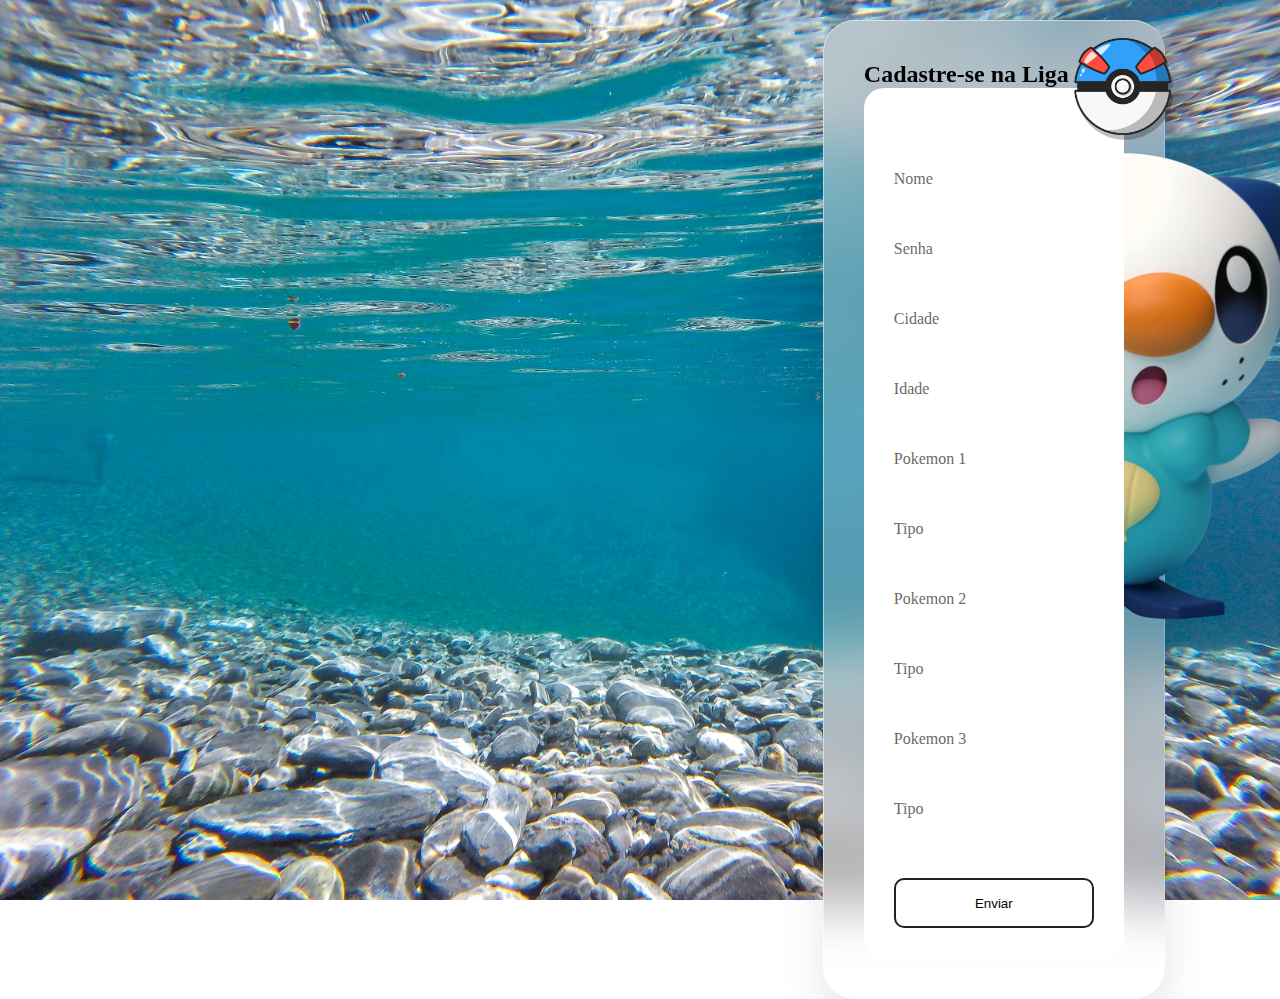
==== includes/cadastro.html @ f2bfd014 "Cadastro e login finalizados" ====
<!DOCTYPE html>
<html lang="pt-br">

<head>
  <meta charset="UTF-8">
  <meta http-equiv="X-UA-Compatible" content="IE=edge">
  <meta name="viewport" content="width=device-width, initial-scale=1.0">
  <title>Cadastro</title>
  <link rel="stylesheet" href="css/estilo.css">
  <!-- Meta tags Obrigatórias -->
  <meta charset="utf-8">
  <meta name="viewport" content="width=device-width, initial-scale=1, shrink-to-fit=no">

  <!-- Bootstrap CSS -->
  <link rel="stylesheet" href="https://stackpath.bootstrapcdn.com/bootstrap/4.1.3/css/bootstrap.min.css"
    integrity="sha384-MCw98/SFnGE8fJT3GXwEOngsV7Zt27NXFoaoApmYm81iuXoPkFOJwJ8ERdknLPMO" crossorigin="anonymous">

  <!-- Font Awesome -->
  <link rel="stylesheet" href="https://use.fontawesome.com/releases/v5.3.1/css/all.css"
    integrity="sha384-mzrmE5qonljUremFsqc01SB46JvROS7bZs3IO2EmfFsd15uHvIt+Y8vEf7N7fWAU" crossorigin="anonymous">

  <!-- Estilo customizado -->
  <link rel="stylesheet" type="text/css" href="../css/estilo.css">
  <link rel="shortcut icon" href="favicon/favicon.ico" type="image/x-icon">

  <link rel="shortcut icon" href="" type="image/x-icon">

</head>

<body>
    <section id="cadastro"><!--Inicio Cadastro-->

        <div class="container">
          <h2>Cadastre-se na Liga</h2>
  
          
  
          <div class="row">
  
            <div class="col-md-6">
              <img src="../img/peeplup.png" class="img2" alt="">
            </div>
            <div class="col-md-6">
  
              <form action="../app/cadastro.php" method="post">

                <div class="title_log2">
  
                  <img src="../img/Pokeazul.png" alt="" class="img1" width="100">
                 
        
                </div>
  
                <div class="row">
                  <div class="col-md-8">
                    <div class="form2">
  
                      <input type="text" name="nome" autocomplete="off" required>
                      <label for="name" class="label-name2">
                        <span class="content-name2">Nome</span>
                      </label>
                    </div>
                  </div>
                  <div class="col-md-4">
                    <div class="form2">
  
                      <input type="password" name="senha" autocomplete="off" required>
                      <label for="name" class="label-name2">
                        <span class="content-name2">Senha</span>
                      </label>
                    </div>
                  </div>
                </div>
  
                <div class="row">
                  <div class="col-md-8">
                    <div class="form2">
  
                      <input type="text" name="cidade" autocomplete="off" required>
                      <label for="name" class="label-name2">
                        <span class="content-name2">Cidade</span>
                      </label>
                    </div>
                  </div>
  
                  <div class="col-md-4">
                    <div class="form2">
  
                      <input type="text" name="idade" autocomplete="off" required>
                      <label for="name" class="label-name2">
                        <span class="content-name2">Idade</span>
                      </label>
                    </div>
                  </div>
                </div>
  
                <div class="row">
                  <div class="col-md-8">
                    <div class="form2">
  
                      <input type="text" name="pokemon1" autocomplete="off" required>
                      <label for="name" class="label-name2">
                        <span class="content-name2">Pokemon 1</span> 
                      </label>
                    </div>
                  </div>
  
                  <div class="col-md-4">
                    <div class="form2">
  
                      <input type="text" name="tipo1" autocomplete="off" required>
                      <label for="name" class="label-name2">
                        <span class="content-name2">Tipo</span>
                      </label>
                    </div>
                  </div>
                </div>
  
                <div class="row">
                  <div class="col-md-8">
                    <div class="form2">
  
                      <input type="text" name="pokemon2" autocomplete="off" required>
                      <label for="name" class="label-name2">
                        <span class="content-name2">Pokemon 2</span>
                      </label>
                    </div>
                  </div>
  
                  <div class="col-md-4">
                    <div class="form2">
  
                      <input type="text" name="tipo2" autocomplete="off" required>
                      <label for="name" class="label-name2">
                        <span class="content-name2">Tipo</span>
                      </label>
                    </div>
                  </div>
                </div>
  
                <div class="row">
                  <div class="col-md-8">
                    <div class="form2">
  
                      <input type="text" name="pokemon3" autocomplete="off" required>
                      <label for="name" class="label-name2">
                        <span class="content-name2">Pokemon 3</span>
                      </label>
                    </div>
                  </div>
  
                  <div class="col-md-4">
                    <div class="form2">
  
                      <input type="text" name="tipo3" autocomplete="off" required>
                      <label for="name" class="label-name2">
                        <span class="content-name2">Tipo</span>
                      </label>
                    </div>
                  </div>
                </div>
  
                <div class="center">
                  <button>Enviar</button>
                </div>
              </form>
            </div>
          </div>
        </div>
      </section> <!--Final Cadastro-->


      <!-- JavaScript (Opcional) -->
  <!-- jQuery primeiro, depois Popper.js, depois Bootstrap JS -->
  <script src="https://code.jquery.com/jquery-3.3.1.slim.min.js"
  integrity="sha384-q8i/X+965DzO0rT7abK41JStQIAqVgRVzpbzo5smXKp4YfRvH+8abtTE1Pi6jizo"
  crossorigin="anonymous"></script>
<script src="https://cdnjs.cloudflare.com/ajax/libs/popper.js/1.14.3/umd/popper.min.js"
  integrity="sha384-ZMP7rVo3mIykV+2+9J3UJ46jBk0WLaUAdn689aCwoqbBJiSnjAK/l8WvCWPIPm49"
  crossorigin="anonymous"></script>
<script src="https://stackpath.bootstrapcdn.com/bootstrap/4.1.3/js/bootstrap.min.js"
  integrity="sha384-ChfqqxuZUCnJSK3+MXmPNIyE6ZbWh2IMqE241rYiqJxyMiZ6OW/JmZQ5stwEULTy"
  crossorigin="anonymous"></script>
</body>

</html>
---- css/estilo.css ----
/*Criar uma fonte, usar o keyframe (animação), deixar responsivo*/
/*cores: azul #30A0F9; verde #719B39; roxo #746EAF; vermelho #ED3237; preto #3E3E3E*/

/*Declaração das fontes*/
@font-face { 
    font-family: "AlmondNougat";
    src: url(../font/AlmondNougat.woff);
}
@font-face { 
    font-family: "BrighlyCrush-Shine";
    src: url(../font/BrighlyCrush-Shine.woff);
}
@font-face { 
    font-family: "DearSunshine";
    src: url(../font/DearSunshine.woff);
}
@font-face { 
    font-family: "LittleQueen-Regular";
    src: url(../font/LittleQueen-Regular.woff);
}

/*--------Reset---------*/
*{
    padding: 0;
    margin: 0;
}
/*----------Conteudos Repetidos------------*/
.container{
    margin: auto;
    border-radius: 32px;
    position: absolute;
    right: 9%;
    backdrop-filter: blur(30px);
    box-shadow: 0 25px 45px rgba(0, 0, 0, 0.1);
    border: 1px solid rgba(255, 255, 255, 0.5);
    border-right: 1px solid rgba(255, 255, 255, 0.2);
    border-bottom: 1px solid rgba(255, 255, 255, 0.2);
    background: rgba(255, 255, 255, 0.342);
    animation: animate 10s linear infinite;
    animation-delay: calc(-1s *var(--1));
}
#cadastro button{
    margin-top: 40px;
    width: 200px;
    height: 50px;
    border-radius: 10px;
    border: 2px solid #222;
    background-color: transparent;
}

#cadastro .img2{
    position: absolute;
    top: 100px;
}
#cadastro .img1{
    position: absolute;
    top: -80px;
    left: 180px;
}
.center{
    text-align: center;
}


/*Splash screen*/
.intro{
    position: relative;
    left: 0;
    top: 0;
    width: 100%;
    height: 100vh;
    background-color: #222;
    transition: 1s;
}
.logo-intro{
    position: absolute;
    top: 40%;
    left: 50%;
    transform: translate(-50%, -50%);
    color: #ffffff;
}
.text{
    color: #ffffff;
}
.pokeball{
    position: relative;
    display: inline-block;
    bottom: -20px;
    opacity: 0;
}
.pokeball.active{
    bottom: 0;
    opacity: 1;
    transition: ease-in-out 0.5s;
}
.pokeball.fade{
    bottom: 150px;
    opacity: 0;
    transition: ease-in-out 0.5s;
}

/*----------Inicio Header-------*/
#header{
    width: 100%;
    height: 100vh;
    display: flex;
    justify-content: center;
    align-items: center;
    text-align: center;
    letter-spacing: 0.1rem;
    background: linear-gradient(to top right,#ffffff 49%, #222 49% 50%, #ED3237 50%);
}
#content_header{
    color: #222;
    width: 300px;
    border-radius: 12px;
    padding: 30px 0px;
}
/*------------Inicio Content-1-------------*/
.content_1{
    
    height: 100vh;
    display: flex;
    justify-content: center;
    align-items: center; 
}

.content_1 h2{
    text-align: center;
    font-family: "DearSunshine";
    font-size: 64px;
}
.content_1 p{
    font-family: "AlmondNougat";
    font-size: 20px;
}

.content_1 button{
    background-color: transparent;
    border: 2px solid #222;
    border-radius: 8px;
    width: 150px;
    height: 50px;
    transition: .6s;
}

.content_1 button:hover{
    cursor: pointer;
    background-color: #ED3237;
    color: #ffffff;
    border: none;
}

/*---------------Inicio content-2----------------------*/

#content_2{
    height: 100vh;
    display: flex;
    justify-content: center;
    align-items: center; 
}
#content_2 h2{
    text-align: center;
    font-family: "DearSunshine";
    font-size: 64px;
}
#content_2 p{
    font-family: "AlmondNougat";
    font-size: 20px;
}
#content_2 button{
    background-color: transparent;
    border: 2px solid #222;
    border-radius: 8px;
    width: 150px;
    height: 50px;
    transition: .6s;
}
#content_2 button:hover{
    cursor: pointer;
    background-color: #ED3237;
    color: #ffffff;
    border: none;
}

/*---------------------Inicio Content-3------------------------------*/
#content_3{
    height: 100vh;
    display: flex;
    justify-content: center;
    align-items: center; 
}
#content_3 h2{
    text-align: center;
    font-family: "DearSunshine";
    font-size: 64px;
}
#content_3 p{
    font-family: "AlmondNougat";
    font-size: 20px;
}
#content_3 button{
    background-color: transparent;
    border: 2px solid #222;
    border-radius: 8px;
    width: 150px;
    height: 50px;
    transition: .6s;
}
#content_3 button:hover{
    cursor: pointer;
    background-color: #ED3237;
    color: #ffffff;
    border: none;
}


/*---------------inicio cadastro--------------------*/

#cadastro{
    background-image: url(../img/water.jpg);
    background-repeat: no-repeat;
    background-position: center;
    background-attachment: fixed;
    background-size: cover;
    height: 100vh;
}

#cadastro .container{
    margin-top: 20px;
    padding: 40px;
}

/*--------------------Inicio login--------------------------*/

#login{
    background-image: url(../img/grama.jpg); 
    background-size: cover;
    background-repeat: no-repeat;
    background-position: center;
    background-attachment: fixed;
    height: 100vh;
}

#login .container{
    margin-top: 90px;
    padding: 50px;
}
.title_log{
    text-transform: uppercase;
    position: absolute;
    top: -50px;
    right: 45%;
    display: flex;
    justify-content: center;
    align-items: center;
}
form h2{
    font-family: "DearSunshine";
    font-size: 50px;
    
}

.title_log2{
    text-transform: uppercase;
    position: absolute;
    display: inline-block;   
}
.title_log2 h2{
    font-size: 60px;
    font-family: "DearSunshine";
    margin-left: 20px;
    margin-top: 15px;
    float: right;
}

/*------------Inicio ginasio----------------*/
#ginasio{
    background-size: cover;
    background-repeat: no-repeat;
    background-position: center;
    background-attachment: fixed;
   /* background-image: url(../img/nascer.jpg);*/
    height: 100vh;
}
/*-------------Forms---------------*/
/* form{
    width: 550px;
    position: absolute;
    right: 3%;
    top: 10%;
}
/*    width: 550px;
    height: 400px;
    position: absolute;
    right: 3%;
    top: 10%;
    border-radius: 32px;
    position: absolute;
    right: 9%;
    backdrop-filter: blur(5px);
    box-shadow: 0 25px 45px rgba(0, 0, 0, 0.1);
    border: 1px solid rgba(255, 255, 255, 0.5);
    border-right: 1px solid rgba(255, 255, 255, 0.2);
    border-bottom: 1px solid rgba(255, 255, 255, 0.2);
    background: rgba(255, 255, 255, 0.1);
    animation: animate 10s linear infinite;
    animation-delay: calc(-1s *var(--1));
form button{
    border: none;
    padding: 10px;
    margin-top: 20px;
    width: 200px;

}
label{
    font-size: 20px;
    font-family: "AlmondNougat";
}
input, .col-md-2{
    margin-top: 20px;

}
.col-md-6 input{
    height: 35px;
    border-radius: 24px;
    border: none;
    width: 190px;

}
.col-md-12 input{
    width: 480px;
    height: 35px;
    border-radius: 24px;
    border: none;
}

.col-md-3 input{
    width: 130px;
    height: 35px;
    border-radius: 24px;
    border: none;
} */

.caixa1{
    background-image: url(../img/bg_pokepurple.PNG);  
}
.caixa2{
    background-image: url(../img/bg_pokeblue.PNG);
}
.caixa3{
    background-image: url(../img/bg_pokeverde.PNG);
}
.caixa4{
    background-image: url(../img/bg_pokedark.PNG);
}
.caixa1, .caixa2, .caixa3,.caixa4{
    text-align: center;
    justify-content: center;
    align-items: center;
    padding-top: 20%;
    position: relative;
    height: 5vh;
    background-repeat: no-repeat;
    background-size: cover;
    background-position: center;
    background-attachment: fixed;
}

form{
    position: relative;
    background-color: #ffffff;
    padding: 30px;
    border-radius: 20px;
}
#form_log{
    position: relative;
    top: 25%;
}
.form2{
    
    width: 80%;
    position: relative;
    height: 50px;
    overflow: hidden;
    margin: 20px 0px;
}
.form2 input{
    background-color: transparent;
    width: 100%;
    height: 100%;
    color: #595f6e;
    padding-top: 20px;
    border: none;
    outline: none;
}
.form2 label{
    position: absolute;
    bottom: -6px;
    left: 0%;
    width: 100%;
    height: 100%;
    pointer-events: none;
    border-bottom: 1px solid #222;
}
.form2 label::after{
    content: "";
    position: absolute;
    left: 0px;
    bottom: -1px;
    height: 100%;
    width: 100%;
    border-bottom: 3px solid #30A0F9;
    transform: translateX(-100%);
    transition: transform 0.3s ease;
}
.content-name2{
    opacity: 0.6;
    position: absolute;
    bottom: 5px;
    left: 0px;
    transition: all 0.3s ease;
}
.form2 input:focus + .label-name2 .content-name2,
.form2 input:valid + .label-name2 .content-name2{
    transform: translateY(-80%);
    opacity: 1;
    font-size: 14px;
    color: #30A0F9;
}
.form2 input:focus + .label-name2::after, .form2 input:valid + .label-name2::after{
    transform: translateY(0%);
}

.form{ 
    width: 80%;
    position: relative;
    height: 50px;
    overflow: hidden;
    margin: 20px 0px;
}
.form input{
    width: 100%;
    height: 100%;
    background: transparent;
    color: #595f6e;
    padding-top: 20px;
    border: none;
    outline: none;
}
.form label{
    position: absolute;
    bottom: -6px;
    left: 0%;
    width: 100%;
    height: 100%;
    pointer-events: none;
    border-bottom: 1px solid #222;
}
.form label::after{
    content: "";
    position: absolute;
    left: 0px;
    bottom: -1px;
    height: 100%;
    width: 100%;
    border-bottom: 3px solid #719B39;
    transform: translateX(-100%);
    transition: transform 0.3s ease;
}
.content-name{
    position: absolute;
    bottom: 5px;
    left: 0px;
    transition: all 0.3s ease;
}
.form input:focus + .label-name .content-name,
.form input:valid + .label-name .content-name{
transform: translateY(-80%);
font-size: 14px;
color: #719B39;
}

.form input:focus + .label-name::after, .form input:valid + .label-name::after{
transform: translateY(0%);
}

footer{
    height: 50px;
    color: #fff;
    background: #222;
    text-align: center;
}

.social_media{
    float: right;
}


/* * Responsividade */

@media (max-width: 575.98px){
    
}
/* small*/
@media (min-width: 575px) and (max-width: 767.98px){
   
}
/*Medium*/
@media (min-width: 768px) and (max-width: 991.98px){
   
}
/*Large*/
@media (min-width: 992px) and (max-width: 1199.98px){
    
}
/*Extra large*/
@media (min-width: 1200px){
    
}
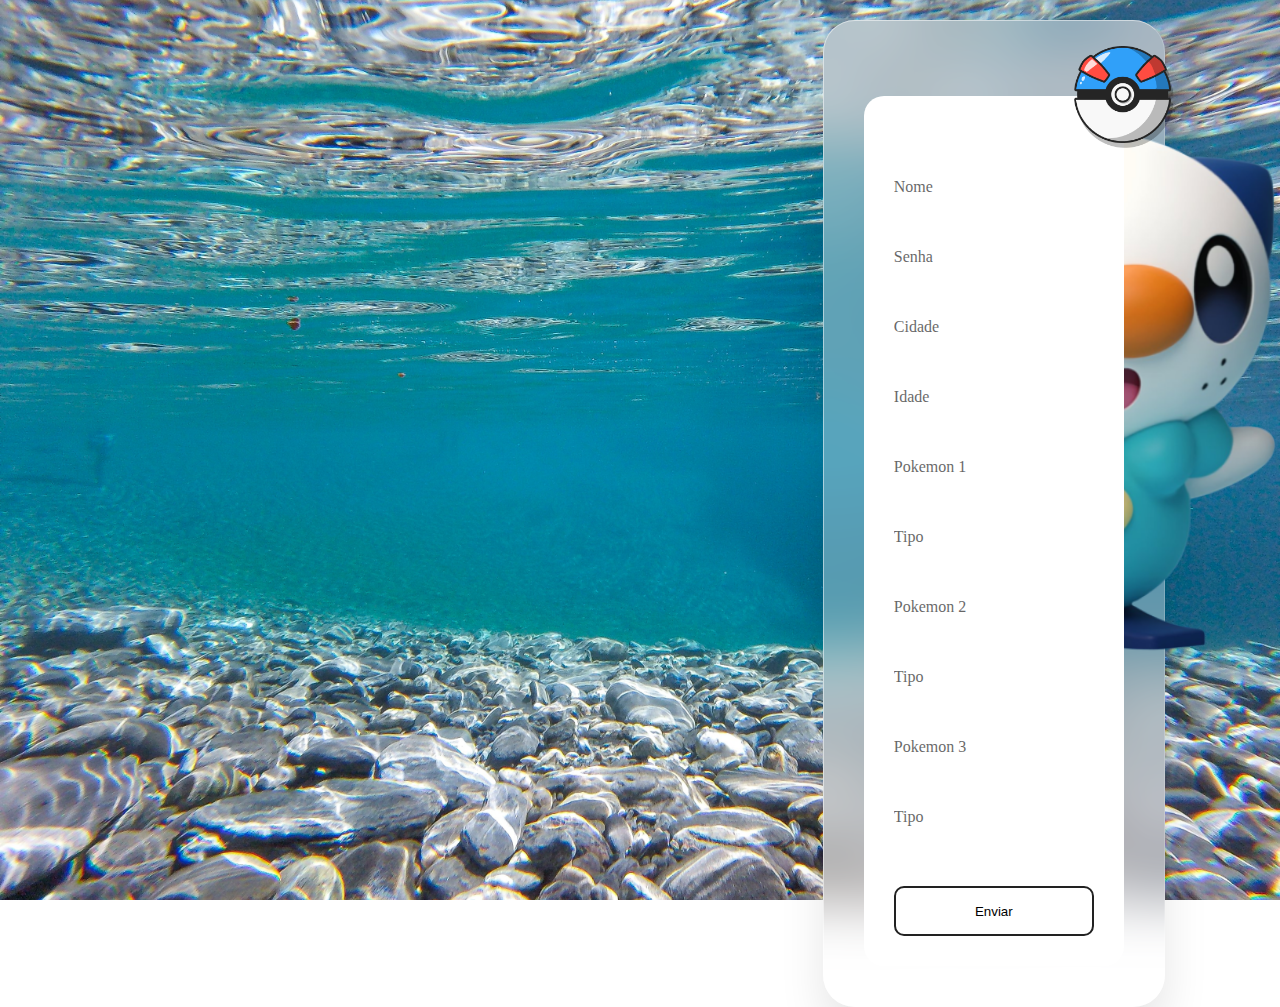
==== commit 788071e9: "Login e cadastro finalizados" ====
--- a/includes/cadastro.html
+++ b/includes/cadastro.html
@@ -31,14 +31,10 @@
     <section id="cadastro"><!--Inicio Cadastro-->
 
         <div class="container">
-          <h2>Cadastre-se na Liga</h2>
-  
-          
-  
           <div class="row">
   
             <div class="col-md-6">
-              <img src="../img/peeplup.png" class="img2" alt="">
+              <img src="../img/peeplup.png" class="img2" alt="" width="550">
             </div>
             <div class="col-md-6">
   
--- a/css/estilo.css
+++ b/css/estilo.css
@@ -50,7 +50,7 @@
 
 #cadastro .img2{
     position: absolute;
-    top: 100px;
+    left: -20px;
 }
 #cadastro .img1{
     position: absolute;
@@ -115,6 +115,11 @@
     width: 300px;
     border-radius: 12px;
     padding: 30px 0px;
+}
+header button{
+    margin: 10px;
+    padding: 40px;
+    border: none;
 }
 /*------------Inicio Content-1-------------*/
 .content_1{
@@ -228,7 +233,7 @@
 
 #cadastro .container{
     margin-top: 20px;
-    padding: 40px;
+    padding: 75px 40px 40px 40px;
 }
 
 /*--------------------Inicio login--------------------------*/
@@ -243,21 +248,66 @@
 }
 
 #login .container{
-    margin-top: 90px;
+    margin-top: 80px;
     padding: 50px;
 }
 .title_log{
     text-transform: uppercase;
     position: absolute;
     top: -50px;
-    right: 45%;
+    right: 40%;
     display: flex;
     justify-content: center;
     align-items: center;
 }
+
+.btn{
+    border: 2px solid #719B39;
+    background: none;
+    padding: 10px 20px;
+    font-size: 18px;
+    cursor: pointer;
+    font-family:'Trebuchet MS', 'Lucida Sans Unicode', 'Lucida Grande', 'Lucida Sans', Arial, sans-serif;
+    margin: 10px;
+    transition: 0.8s;
+    position: relative;
+    overflow: hidden;
+    z-index: 2;
+}
+
+.btn1{
+    color: rgb(3, 71, 40);
+}
+
+.btn1:hover{
+color: #fff;
+}
+
+.btn::before{
+    content: "";
+    position: absolute;
+    left: 0;
+    width: 100%;
+    height: 0;
+    background: #719B39;
+    z-index: -1;
+    transition: 0.8s;
+}
+
+.btn1::before{
+    top: 0;
+    border-radius: 0 0 50% 50%;
+}
+
+.btn1:hover::before{
+    height: 180%;
+}
+
+
 form h2{
     font-family: "DearSunshine";
-    font-size: 50px;
+    font-size: 40px;
+    margin-left: 25px;
     
 }
 
@@ -283,65 +333,6 @@
    /* background-image: url(../img/nascer.jpg);*/
     height: 100vh;
 }
-/*-------------Forms---------------*/
-/* form{
-    width: 550px;
-    position: absolute;
-    right: 3%;
-    top: 10%;
-}
-/*    width: 550px;
-    height: 400px;
-    position: absolute;
-    right: 3%;
-    top: 10%;
-    border-radius: 32px;
-    position: absolute;
-    right: 9%;
-    backdrop-filter: blur(5px);
-    box-shadow: 0 25px 45px rgba(0, 0, 0, 0.1);
-    border: 1px solid rgba(255, 255, 255, 0.5);
-    border-right: 1px solid rgba(255, 255, 255, 0.2);
-    border-bottom: 1px solid rgba(255, 255, 255, 0.2);
-    background: rgba(255, 255, 255, 0.1);
-    animation: animate 10s linear infinite;
-    animation-delay: calc(-1s *var(--1));
-form button{
-    border: none;
-    padding: 10px;
-    margin-top: 20px;
-    width: 200px;
-
-}
-label{
-    font-size: 20px;
-    font-family: "AlmondNougat";
-}
-input, .col-md-2{
-    margin-top: 20px;
-
-}
-.col-md-6 input{
-    height: 35px;
-    border-radius: 24px;
-    border: none;
-    width: 190px;
-
-}
-.col-md-12 input{
-    width: 480px;
-    height: 35px;
-    border-radius: 24px;
-    border: none;
-}
-
-.col-md-3 input{
-    width: 130px;
-    height: 35px;
-    border-radius: 24px;
-    border: none;
-} */
-
 .caixa1{
     background-image: url(../img/bg_pokepurple.PNG);  
 }
@@ -437,7 +428,7 @@
     position: relative;
     height: 50px;
     overflow: hidden;
-    margin: 20px 0px;
+    margin: 30px 0px 30px 30px;
 }
 .form input{
     width: 100%;
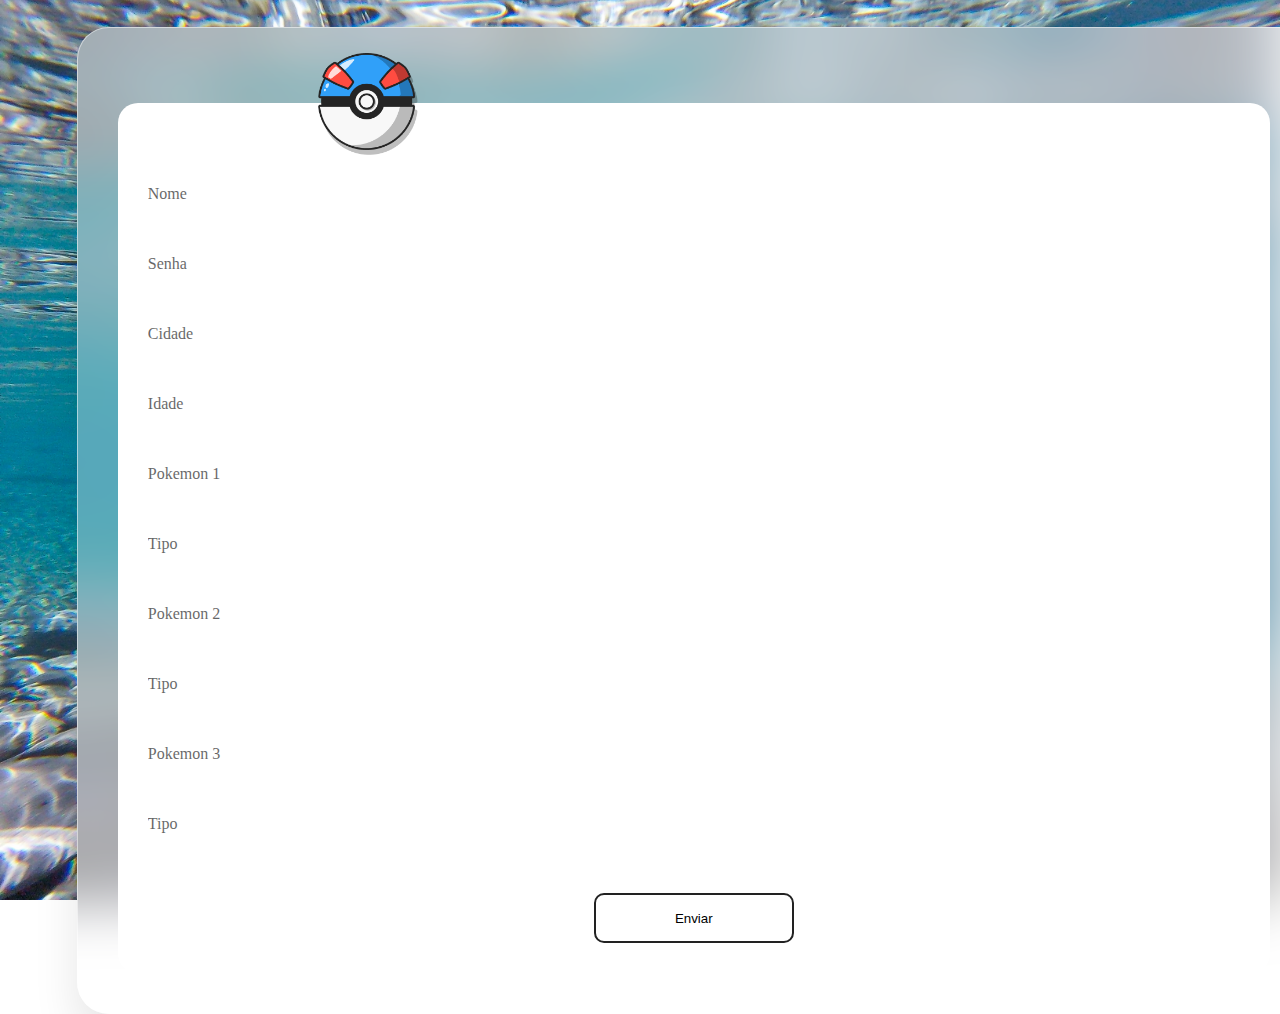
==== commit a3ec2ddb: "Atualizações 90% completo" ====
--- a/includes/cadastro.html
+++ b/includes/cadastro.html
@@ -34,7 +34,7 @@
           <div class="row">
   
             <div class="col-md-6">
-              <img src="../img/peeplup.png" class="img2" alt="" width="550">
+              <img src="../img/peeplup.png" class="img2" alt="" >
             </div>
             <div class="col-md-6">
   
--- a/css/estilo.css
+++ b/css/estilo.css
@@ -24,8 +24,143 @@
     padding: 0;
     margin: 0;
 }
+
+/*----------------Navegação---------------*/
+
+.social_media{
+    margin-top: 1rem;
+    display: flex;
+    
+}
+.social_media a {
+    text-decoration: none;
+    color: #1e1e2a;
+    padding: 1rem 4rem;
+    border: 1px solid #1e1e2a;
+    min-width: 4rem;
+    display: flex;
+    align-items: center;
+    justify-content: center;
+    transition: .5s ease-in-out;
+}
+.social_media a:hover{
+    background-color: #ffffff;
+}
+.checkbox_container{
+    display: flex;
+    justify-content: center;
+    align-items: center;
+
+}
+.checkbox{
+    height: 100px;
+    width: 100px;
+    position: absolute;
+    right: 0;
+    top: 0;
+    display: flex;
+    justify-content: center;
+    cursor: pointer;
+    z-index: 999;
+    transition: 400ms ease-in-out 0s;
+}
+.checkbox .trace{
+    width: 50px;
+    height: 2px;
+    background-color: #1e1e2a;
+    position: absolute;
+    border-radius: 4px;
+    transition: .5s ease-in-out;
+}
+.checkbox .trace:nth-child(1){
+    top: 26px;
+    transform: rotate(0);
+}
+.checkbox .trace:nth-child(2){
+    top: 46px;
+    transform: rotate(0);
+}
+.checkbox .trace:nth-child(3){
+    top: 66px;
+    transform: rotate(0);
+}
+#toggle{
+    display: none;
+}
+.menu{
+    position: absolute;
+    top: 28px;
+    right: 30px;
+    background: transparent;
+    height: 4px;
+    width: 10px;
+    border-radius: 50%;
+    box-shadow: 0px 0px 0px 0px #ffffff;
+    z-index: -1;
+    transition: 700ms ease-in-out 0s;
+}
+.menu_itens{
+    position: fixed;
+    top: 0;
+    left: 0;
+    width: 100vw;
+    height: 100vh;
+    display: flex;
+    justify-content: center;
+    align-items: center;
+    z-index: 2;
+    opacity: 0;
+    visibility: hidden;
+    transition: 400ms ease-in-out 0s;
+}
+.menu_itens ul{
+    list-style-type: none;
+}
+.menu_itens ul li a{
+    text-decoration: none;
+    margin: 10px 0;
+    color: #1e1e2a;
+    text-decoration: none; 
+    text-transform: uppercase;
+    letter-spacing: 4px;
+    font-size: 40px;
+    transition: 0.6s;
+}
+.menu_itens ul li a:hover{
+    color: #595f6e;
+}
+#toggle:checked + .checkbox .trace:nth-child(1){
+    transform: rotate(45deg);
+    top: 47px;
+}
+#toggle:checked + .checkbox .trace:nth-child(2){
+    transform:  translate(-100px);
+    width: 30px;
+    visibility: hidden;
+    opacity: 0;
+}
+#toggle:checked + .checkbox .trace:nth-child(3){
+    transform: rotate(-45deg);
+    top: 48px;
+}
+#toggle:checked{
+    background-color: #ffffff;
+}
+#toggle:checked ~ .menu{
+    box-shadow: 0px 0px 0px 100vmax #ffffff;
+    z-index: 1;
+}
+#toggle:checked ~ .menu_itens{
+    visibility: visible;
+    opacity: 1;
+}
+
 /*----------Conteudos Repetidos------------*/
-.container{
+#all img:not(.ball){
+    width: 500px;
+    margin-bottom: 50px;
+}
+#all .container{
     margin: auto;
     border-radius: 32px;
     position: absolute;
@@ -51,6 +186,7 @@
 #cadastro .img2{
     position: absolute;
     left: -20px;
+    width:550px;
 }
 #cadastro .img1{
     position: absolute;
@@ -59,44 +195,6 @@
 }
 .center{
     text-align: center;
-}
-
-
-/*Splash screen*/
-.intro{
-    position: relative;
-    left: 0;
-    top: 0;
-    width: 100%;
-    height: 100vh;
-    background-color: #222;
-    transition: 1s;
-}
-.logo-intro{
-    position: absolute;
-    top: 40%;
-    left: 50%;
-    transform: translate(-50%, -50%);
-    color: #ffffff;
-}
-.text{
-    color: #ffffff;
-}
-.pokeball{
-    position: relative;
-    display: inline-block;
-    bottom: -20px;
-    opacity: 0;
-}
-.pokeball.active{
-    bottom: 0;
-    opacity: 1;
-    transition: ease-in-out 0.5s;
-}
-.pokeball.fade{
-    bottom: 150px;
-    opacity: 0;
-    transition: ease-in-out 0.5s;
 }
 
 /*----------Inicio Header-------*/
@@ -111,19 +209,20 @@
     background: linear-gradient(to top right,#ffffff 49%, #222 49% 50%, #ED3237 50%);
 }
 #content_header{
-    color: #222;
+    text-transform: uppercase;
     width: 300px;
     border-radius: 12px;
     padding: 30px 0px;
 }
-header button{
-    margin: 10px;
-    padding: 40px;
-    border: none;
-}
+#content_header h1{
+    color: #222;
+}
+.ball {
+    width: 200px;
+}
+
 /*------------Inicio Content-1-------------*/
 .content_1{
-    
     height: 100vh;
     display: flex;
     justify-content: center;
@@ -146,6 +245,7 @@
     border-radius: 8px;
     width: 150px;
     height: 50px;
+    font-size: 18px;
     transition: .6s;
 }
 
@@ -179,6 +279,7 @@
     border-radius: 8px;
     width: 150px;
     height: 50px;
+    font-size: 18px;
     transition: .6s;
 }
 #content_2 button:hover{
@@ -210,6 +311,7 @@
     border-radius: 8px;
     width: 150px;
     height: 50px;
+    font-size: 18px;
     transition: .6s;
 }
 #content_3 button:hover{
@@ -230,7 +332,20 @@
     background-size: cover;
     height: 100vh;
 }
-
+#cadastro .container{
+    margin: auto;
+    border-radius: 32px;
+    position: absolute;
+    right: 9%;
+    backdrop-filter: blur(30px);
+    box-shadow: 0 25px 45px rgba(0, 0, 0, 0.1);
+    border: 1px solid rgba(255, 255, 255, 0.5);
+    border-right: 1px solid rgba(255, 255, 255, 0.2);
+    border-bottom: 1px solid rgba(255, 255, 255, 0.2);
+    background: rgba(255, 255, 255, 0.342);
+    animation: animate 10s linear infinite;
+    animation-delay: calc(-1s *var(--1));
+}
 #cadastro .container{
     margin-top: 20px;
     padding: 75px 40px 40px 40px;
@@ -248,9 +363,24 @@
 }
 
 #login .container{
+    margin: auto;
+    border-radius: 32px;
+    position: absolute;
+    right: 9%;
+    backdrop-filter: blur(30px);
+    box-shadow: 0 25px 45px rgba(0, 0, 0, 0.1);
+    border: 1px solid rgba(255, 255, 255, 0.5);
+    border-right: 1px solid rgba(255, 255, 255, 0.2);
+    border-bottom: 1px solid rgba(255, 255, 255, 0.2);
+    background: rgba(255, 255, 255, 0.342);
+    animation: animate 10s linear infinite;
+    animation-delay: calc(-1s *var(--1));
+}
+#login .container{
     margin-top: 80px;
     padding: 50px;
 }
+
 .title_log{
     text-transform: uppercase;
     position: absolute;
@@ -259,6 +389,13 @@
     display: flex;
     justify-content: center;
     align-items: center;
+}
+#buba{
+    width: 500px;
+}
+
+.title_log img{
+    width:100px;
 }
 
 .btn{
@@ -316,13 +453,6 @@
     position: absolute;
     display: inline-block;   
 }
-.title_log2 h2{
-    font-size: 60px;
-    font-family: "DearSunshine";
-    margin-left: 20px;
-    margin-top: 15px;
-    float: right;
-}
 
 /*------------Inicio ginasio----------------*/
 #ginasio{
@@ -366,10 +496,10 @@
 }
 #form_log{
     position: relative;
-    top: 25%;
+    top: 20%;
+    width: 505px;
 }
 .form2{
-    
     width: 80%;
     position: relative;
     height: 50px;
@@ -491,21 +621,729 @@
 /* * Responsividade */
 
 @media (max-width: 575.98px){
+
+    #content_header h1{
+        display: none;
+    }
+    .redirect{
+        display: flex;
+        flex-direction: column;
+    }
     
 }
 /* small*/
-@media (min-width: 575px) and (max-width: 767.98px){
+@media (min-width: 576px) and (max-width: 767.98px){
+
+    #all img:not(.ball){
+        position: relative;
+        left: 50px;
+        width: 290px;
+        margin-bottom: 50px;
+        margin-top: 30px;  
+    }
+
+    #header{
+        width: 100%;
+        height: 100vh;
+        display: flex;
+        justify-content: center;
+        align-items: center;
+        text-align: center;
+        letter-spacing: 0.1rem;
+        background: linear-gradient(to top right,#ffffff 49%, #222 49% 50%, #ED3237 50%);
+    }
+
+    #content_header{
+        position: relative;
+        text-transform: uppercase;
+        top: 4%;
+        width: 300px;
+        border-radius: 12px;
+        padding: 30px 0px;
+    }
+
+    #content_header h1{
+        color: #222;
+        font-size: 20px;
+    }
+
+    .ball {
+        width: 150px;
+    }
+
+     #all .container{
+        padding: 20px 50px;
+        width: 87%;
+        margin: auto;
+        border-radius: 32px;
+        position: absolute;
+        left: 7%;
+        backdrop-filter: blur(30px);
+        box-shadow: 0 25px 45px rgba(0, 0, 0, 0.1);
+        border: 1px solid rgba(255, 255, 255, 0.5);
+        border-right: 1px solid rgba(255, 255, 255, 0.2);
+        border-bottom: 1px solid rgba(255, 255, 255, 0.2);
+        background: rgba(255, 255, 255, 0.342);
+        animation: animate 10s linear infinite;
+        animation-delay: calc(-1s *var(--1));
+    }
+
+    .content_1{
+        height: 100vh;
+        display: flex;
+        justify-content: center;
+        align-items: center; 
+    }
+    
+    .content_1 h2{
+        text-align: center;
+        font-family: "DearSunshine";
+        font-size: 40px;
+    }
+    .content_1 p{
+        font-family: "AlmondNougat";
+        font-size: 13px;
+    }
+    
+    .content_1 button{
+        background-color: transparent;
+        border: 2px solid #222;
+        border-radius: 8px;
+        font-size: 12px;
+        width: 80px;
+        height: 30px;
+        transition: .6s;
+    }
+    
+    .content_1 button:hover{
+        cursor: pointer;
+        background-color: #ED3237;
+        color: #ffffff;
+        border: none;
+    }
+
+    #content_2 h2{
+        text-align: center;
+        font-family: "DearSunshine";
+        font-size: 40px;
+    }
+    #content_2 p{
+        font-family: "AlmondNougat";
+        font-size: 13px;
+    }
+    #content_2 button{
+        background-color: transparent;
+        border: 2px solid #222;
+        border-radius: 8px;
+        font-size: 12px;
+        width: 80px;
+        height: 30px;
+        transition: .6s;
+    }
+    #content_2 button:hover{
+        cursor: pointer;
+        background-color: #ED3237;
+        color: #ffffff;
+        border: none;
+    }
+
+    #content_3 h2{
+        text-align: center;
+        font-family: "DearSunshine";
+        font-size: 40px;
+    }
+    #content_3 p{
+        font-family: "AlmondNougat";
+        font-size: 13px;
+    }
+
+    #content_3 button{
+
+        background-color: transparent;
+        border: 2px solid #222;
+        border-radius: 8px;
+        font-size: 12px;
+        width: 80px;
+        height: 30px;
+        transition: .6s;
+    }
+    #content_3 button:hover{
+        cursor: pointer;
+        background-color: #ED3237;
+        color: #ffffff;
+        border: none;
+    }
+    #login .container{
+        margin: auto;
+        width: 90%;
+        border-radius: 32px;
+        position: absolute;
+        top: 2%;
+        left: 5%;
+        backdrop-filter: blur(30px);
+        box-shadow: 0 25px 45px rgba(0, 0, 0, 0.1);
+        border: 1px solid rgba(255, 255, 255, 0.5);
+        border-right: 1px solid rgba(255, 255, 255, 0.2);
+        border-bottom: 1px solid rgba(255, 255, 255, 0.2);
+        background: rgba(255, 255, 255, 0.342);
+        animation: animate 10s linear infinite;
+        animation-delay: calc(-1s *var(--1));
+    }
+
+    #buba{
+        width: 300px;
+        position: relative;
+        left: 15%;
+        top: -40px; 
+    }
+    .title_log img{
+        width:70px;
+        position: absolute;
+        top: 15px;
+        right: 5px;
+    }
+    #form_log{
+        position: relative;
+        left: 2%;
+        top: 10%;
+        width: 400px;
+        height: 240px;
+    }
+    .form{ 
+        width: 80%;
+        position: relative;
+        height: 50px;
+        overflow: hidden;
+        margin: 10px 0px 10px 30px;
+    }
+    .btn{
+        border: 2px solid #719B39;
+        background: none;
+        padding: 7px 15px;
+        font-size: 14px;
+        cursor: pointer;
+        font-family:'Trebuchet MS', 'Lucida Sans Unicode', 'Lucida Grande', 'Lucida Sans', Arial, sans-serif;
+        margin: 10px;
+        transition: 0.8s;
+        position: relative;
+        overflow: hidden;
+        z-index: 2;
+    }
+    
+
+
+    #cadastro .container{
+        margin: auto;
+        width: 90%;
+        height: 80%;
+        border-radius: 32px;
+        position: absolute;
+        top: 10%;
+        left: 5%;
+        backdrop-filter: blur(30px);
+        box-shadow: 0 25px 45px rgba(0, 0, 0, 0.1);
+        border: 1px solid rgba(255, 255, 255, 0.5);
+        border-right: 1px solid rgba(255, 255, 255, 0.2);
+        border-bottom: 1px solid rgba(255, 255, 255, 0.2);
+        background: rgba(255, 255, 255, 0.342);
+        animation: animate 10s linear infinite;
+        animation-delay: calc(-1s *var(--1));
+    }
+     
    
 }
 /*Medium*/
 @media (min-width: 768px) and (max-width: 991.98px){
+
+    #all img:not(.ball){
+        width: 290px;
+        margin-bottom: 50px;
+        
+    }
+
+    #header{
+        width: 100%;
+        height: 100vh;
+        display: flex;
+        justify-content: center;
+        align-items: center;
+        text-align: center;
+        letter-spacing: 0.1rem;
+        background: linear-gradient(to top right,#ffffff 49%, #222 49% 50%, #ED3237 50%);
+    }
+    #content_header{
+        position: relative;
+        text-transform: uppercase;
+        top: 5%;
+        width: 300px;
+        border-radius: 12px;
+        padding: 30px 0px;
+    }
+    #content_header h1{
+        color: #222;
+    }
+    .ball {
+        width: 200px;
+    }
+
+    .container{
+        padding: 20px 50px;
+        width: 87%;
+        margin: auto;
+        border-radius: 32px;
+        position: absolute;
+        left: 7%;
+        backdrop-filter: blur(30px);
+        box-shadow: 0 25px 45px rgba(0, 0, 0, 0.1);
+        border: 1px solid rgba(255, 255, 255, 0.5);
+        border-right: 1px solid rgba(255, 255, 255, 0.2);
+        border-bottom: 1px solid rgba(255, 255, 255, 0.2);
+        background: rgba(255, 255, 255, 0.342);
+        animation: animate 10s linear infinite;
+        animation-delay: calc(-1s *var(--1));
+    }
+    .content_1{
+        height: 100vh;
+        display: flex;
+        justify-content: center;
+        align-items: center; 
+    }
+    
+    .content_1 h2{
+        text-align: center;
+        font-family: "DearSunshine";
+        font-size: 40px;
+    }
+    .content_1 p{
+        font-family: "AlmondNougat";
+        font-size: 13px;
+    }
+    
+    .content_1 button{
+        background-color: transparent;
+        border: 2px solid #222;
+        border-radius: 8px;
+        font-size: 12px;
+        width: 80px;
+        height: 30px;
+        transition: .6s;
+    }
+    
+    .content_1 button:hover{
+        cursor: pointer;
+        background-color: #ED3237;
+        color: #ffffff;
+        border: none;
+    }
+
+    #content_2 h2{
+        text-align: center;
+        font-family: "DearSunshine";
+        font-size: 40px;
+    }
+    #content_2 p{
+        font-family: "AlmondNougat";
+        font-size: 13px;
+    }
+    #content_2 button{
+        background-color: transparent;
+        border: 2px solid #222;
+        border-radius: 8px;
+        font-size: 12px;
+        width: 80px;
+        height: 30px;
+        transition: .6s;
+    }
+    #content_2 button:hover{
+        cursor: pointer;
+        background-color: #ED3237;
+        color: #ffffff;
+        border: none;
+    }
+
+    #content_3 h2{
+        text-align: center;
+        font-family: "DearSunshine";
+        font-size: 40px;
+    }
+    #content_3 p{
+        font-family: "AlmondNougat";
+        font-size: 13px;
+    }
+
+    #content_3 button{
+
+        background-color: transparent;
+        border: 2px solid #222;
+        border-radius: 8px;
+        font-size: 12px;
+        width: 80px;
+        height: 30px;
+        transition: .6s;
+    }
+    #content_3 button:hover{
+        cursor: pointer;
+        background-color: #ED3237;
+        color: #ffffff;
+        border: none;
+    }
+
+    form{
+        position: relative;
+        right: 265px;
+        width: 500px;
+        margin-top: auto;
+        background-color: #ffffff;
+        padding: 30px;
+        border-radius: 20px;
+    }
+    #form_log{
+        position: relative;
+        top: 20%;
+        width: 500px;
+        height: 320px;
+    }
+    .form2{
+        width: 80%;
+        position: relative;
+        height: 50px;
+        overflow: hidden;
+        margin: 10px 0px;
+    }
+    .title_log2{
+        position: absolute;
+        left: 18px;     
+    }
+    #cadastro .img2{
+        display: none;
+    }
+
+    #login .container{
+        margin: auto;
+        width: 90%;
+        height: 80%;
+        border-radius: 32px;
+        position: absolute;
+        top: 10%;
+        left: 5%;
+        backdrop-filter: blur(30px);
+        box-shadow: 0 25px 45px rgba(0, 0, 0, 0.1);
+        border: 1px solid rgba(255, 255, 255, 0.5);
+        border-right: 1px solid rgba(255, 255, 255, 0.2);
+        border-bottom: 1px solid rgba(255, 255, 255, 0.2);
+        background: rgba(255, 255, 255, 0.342);
+        animation: animate 10s linear infinite;
+        animation-delay: calc(-1s *var(--1));
+    }
+    #buba {
+        display: none;
+        /* width: 300px;
+        margin-bottom: 200px;
+        position: relative;
+        left: 50%;
+        top: -50px; */
+    }
+    .form input{
+        padding-top: 0px;
+    }
    
+     
 }
 /*Large*/
 @media (min-width: 992px) and (max-width: 1199.98px){
+
+    #all img:not(.ball){
+        width: 390px;
+        margin-bottom: 50px;
+    }
+
+    #header{
+        width: 100%;
+        height: 100vh;
+        display: flex;
+        justify-content: center;
+        align-items: center;
+        text-align: center;
+        letter-spacing: 0.1rem;
+        background: linear-gradient(to top right,#ffffff 49%, #222 49% 50%, #ED3237 50%);
+    }
+    #content_header{
+        position: relative;
+        text-transform: uppercase;
+        top: 5%;
+        width: 300px;
+        border-radius: 12px;
+        padding: 30px 0px;
+    }
+    #content_header h1{
+        color: #222;
+    }
+    .ball {
+        width: 200px;
+    }
+
+     #all .container{
+        padding: 20px 50px;
+        width: 87%;
+        margin: auto;
+        border-radius: 32px;
+        position: absolute;
+        left: 7%;
+        backdrop-filter: blur(30px);
+        box-shadow: 0 25px 45px rgba(0, 0, 0, 0.1);
+        border: 1px solid rgba(255, 255, 255, 0.5);
+        border-right: 1px solid rgba(255, 255, 255, 0.2);
+        border-bottom: 1px solid rgba(255, 255, 255, 0.2);
+        background: rgba(255, 255, 255, 0.342);
+        animation: animate 10s linear infinite;
+        animation-delay: calc(-1s *var(--1));
+    }
+    .content_1{
+        height: 100vh;
+        display: flex;
+        justify-content: center;
+        align-items: center; 
+    }
+    
+    .content_1 h2{
+        text-align: center;
+        font-family: "DearSunshine";
+        font-size: 50px;
+    }
+    .content_1 p{
+        font-family: "AlmondNougat";
+        font-size: 16px;
+    }
+    
+    .content_1 button{
+        background-color: transparent;
+        border: 2px solid #222;
+        border-radius: 8px;
+        font-size: 14px;
+        width: 80px;
+        height: 40px;
+        transition: .6s;
+    }
+    
+    .content_1 button:hover{
+        cursor: pointer;
+        background-color: #ED3237;
+        color: #ffffff;
+        border: none;
+    }
+
+    #content_2 h2{
+        text-align: center;
+        font-family: "DearSunshine";
+        font-size: 50px;
+    }
+    #content_2 p{
+        font-family: "AlmondNougat";
+        font-size: 16px;
+    }
+    #content_2 button{
+        background-color: transparent;
+        border: 2px solid #222;
+        border-radius: 8px;
+        font-size: 14px;
+        width: 80px;
+        height: 40px;
+        transition: .6s;
+    }
+    #content_2 button:hover{
+        cursor: pointer;
+        background-color: #ED3237;
+        color: #ffffff;
+        border: none;
+    }
+
+    #content_3 h2{
+        text-align: center;
+        font-family: "DearSunshine";
+        font-size: 50px;
+    }
+    #content_3 p{
+        font-family: "AlmondNougat";
+        font-size: 16px;
+    }
+
+    #content_3 button{
+
+        background-color: transparent;
+        border: 2px solid #222;
+        border-radius: 8px;
+        font-size: 14px;
+        width: 80px;
+        height: 40px;
+        transition: .6s;
+    }
+    #content_3 button:hover{
+        cursor: pointer;
+        background-color: #ED3237;
+        color: #ffffff;
+        border: none;
+    }
+
+    #login .container{
+        margin: auto;
+        width: 90%;
+        border-radius: 32px;
+        position: absolute;
+        top: 10%;
+        left: 5%;
+        backdrop-filter: blur(30px);
+        box-shadow: 0 25px 45px rgba(0, 0, 0, 0.1);
+        border: 1px solid rgba(255, 255, 255, 0.5);
+        border-right: 1px solid rgba(255, 255, 255, 0.2);
+        border-bottom: 1px solid rgba(255, 255, 255, 0.2);
+        background: rgba(255, 255, 255, 0.342);
+        animation: animate 10s linear infinite;
+        animation-delay: calc(-1s *var(--1));
+    }
+
+    #buba {
+        width: 400px;
+    }
+   
+    .title_log{
+        position: absolute;
+        top: -50px;
+        right: 35%;
+        display: flex;
+        justify-content: center;
+        align-items: center;
+    }
+    .btn{
+        border: 2px solid #719B39;
+        background: none;
+        padding: 10px 20px;
+        font-size: 15px;
+        cursor: pointer;
+        font-family:'Trebuchet MS', 'Lucida Sans Unicode', 'Lucida Grande', 'Lucida Sans', Arial, sans-serif;
+        margin: 10px;
+        transition: 0.8s;
+        position: relative;
+        overflow: hidden;
+        z-index: 2;
+    }
+
+    #cadastro .container{
+        margin: auto;
+        width: 90%;
+        border-radius: 32px;
+        position: absolute;
+        top: 3%;
+        left: 6%;
+        backdrop-filter: blur(30px);
+        box-shadow: 0 25px 45px rgba(0, 0, 0, 0.1);
+        border: 1px solid rgba(255, 255, 255, 0.5);
+        border-right: 1px solid rgba(255, 255, 255, 0.2);
+        border-bottom: 1px solid rgba(255, 255, 255, 0.2);
+        background: rgba(255, 255, 255, 0.342);
+        animation: animate 10s linear infinite;
+    }
+
+    #cadastro .img2{
+        position: absolute;
+        left: -20px;
+        width: 450px;
+    }
+    .title_log2{
+        position: absolute;
+        left: -25px;     
+    }
+    
+    .form2{
+        width: 80%;
+        position: relative;
+        height: 50px;
+        overflow: hidden;
+        margin: 10px 0px;
+    }
     
 }
 /*Extra large*/
 @media (min-width: 1200px){
-    
-}
+
+
+    #all .container{
+        margin: auto;
+        width: 90%;
+        border-radius: 32px;
+        position: relative;
+        top: 2%;
+        left: 0.7%;
+        backdrop-filter: blur(30px);
+        box-shadow: 0 25px 45px rgba(0, 0, 0, 0.1);
+        border: 1px solid rgba(255, 255, 255, 0.5);
+        border-right: 1px solid rgba(255, 255, 255, 0.2);
+        border-bottom: 1px solid rgba(255, 255, 255, 0.2);
+        background: rgba(255, 255, 255, 0.342);
+        animation: animate 10s linear infinite;
+        animation-delay: calc(-1s *var(--1));
+    }
+
+    #login .container{
+        margin: auto;
+        width: 90%;
+        border-radius: 32px;
+        position: absolute;
+        top: 10%;
+        left: 5%;
+        backdrop-filter: blur(30px);
+        box-shadow: 0 25px 45px rgba(0, 0, 0, 0.1);
+        border: 1px solid rgba(255, 255, 255, 0.5);
+        border-right: 1px solid rgba(255, 255, 255, 0.2);
+        border-bottom: 1px solid rgba(255, 255, 255, 0.2);
+        background: rgba(255, 255, 255, 0.342);
+        animation: animate 10s linear infinite;
+        animation-delay: calc(-1s *var(--1));
+    }
+
+    #cadastro .container{
+        margin: auto;
+        width: 90%;
+        border-radius: 32px;
+        position: absolute;
+        top: 3%;
+        left: 6%;
+        backdrop-filter: blur(30px);
+        box-shadow: 0 25px 45px rgba(0, 0, 0, 0.1);
+        border: 1px solid rgba(255, 255, 255, 0.5);
+        border-right: 1px solid rgba(255, 255, 255, 0.2);
+        border-bottom: 1px solid rgba(255, 255, 255, 0.2);
+        background: rgba(255, 255, 255, 0.342);
+        animation: animate 10s linear infinite;
+    }
+
+    .title_log2{
+        position: absolute;
+        left: 20px;
+          
+    }
+}
+
+/*-------------Progress bar---------------*/
+#progress{
+    height: 70px;
+    width: 70px;
+    border-radius: 50%;
+    position: fixed;
+    bottom: 60px;
+    right: 30px;
+    box-shadow: 0 0 10px rgba(0, 0, 0, 0.2);
+    display: grid;
+    place-items: center;
+    z-index: 200;
+}
+#progress-value{
+    display: block;
+    height: calc(100% - 15px);
+    width: calc(100% - 15px);
+    background-color: #ffffff;
+    border-radius: 50%;
+    display: grid;
+    place-items: center;
+    font-weight: 500;
+    z-index: 201;
+}
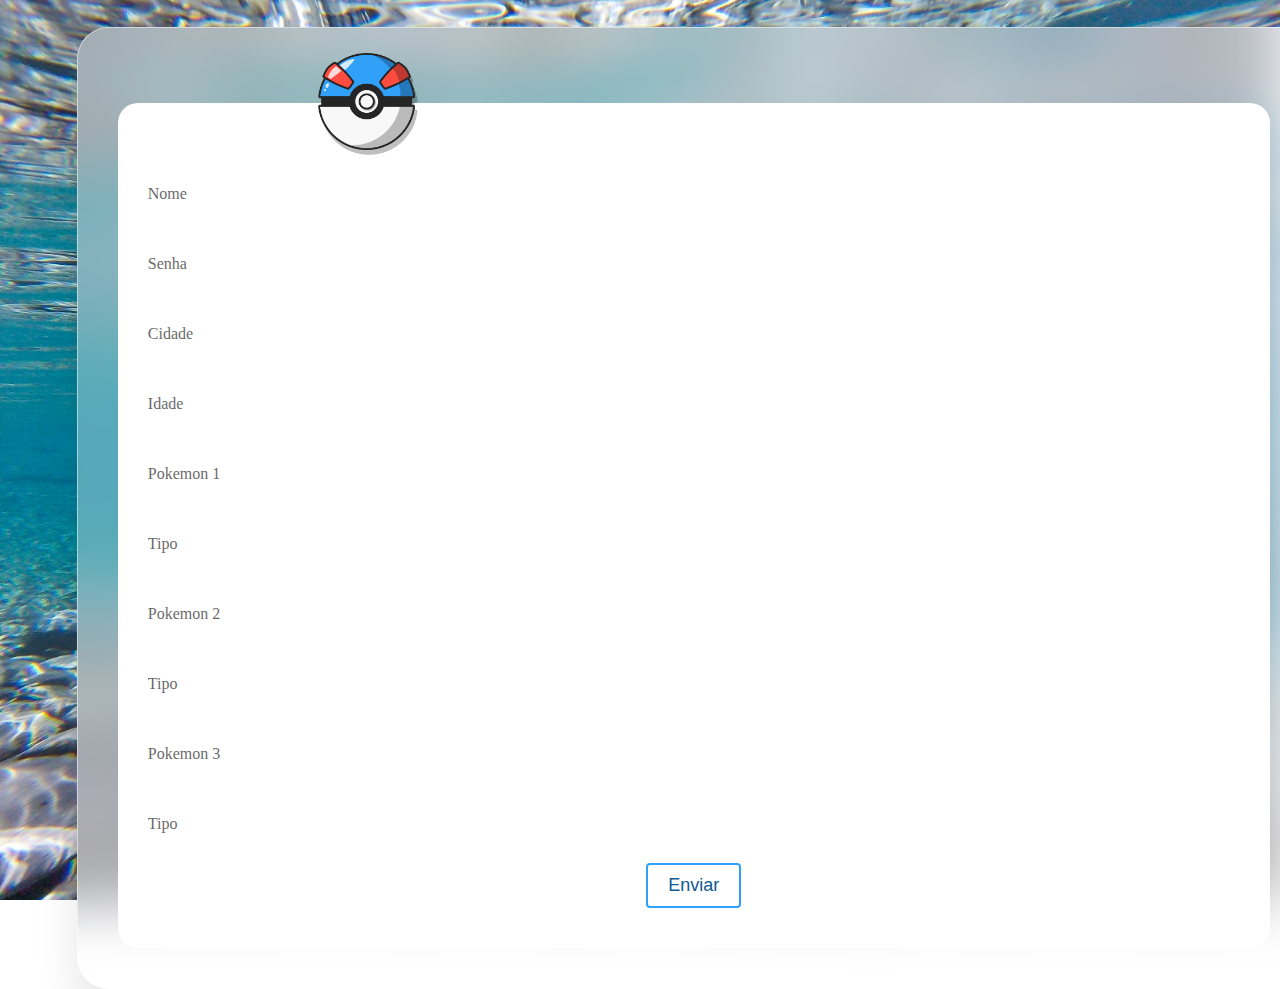
==== commit 26a005a5: "Projeto Integrador Finalizado" ====
--- a/includes/cadastro.html
+++ b/includes/cadastro.html
@@ -157,7 +157,7 @@
                 </div>
   
                 <div class="center">
-                  <button>Enviar</button>
+                  <button class="btn2 btn_cad">Enviar</button>
                 </div>
               </form>
             </div>
--- a/css/estilo.css
+++ b/css/estilo.css
@@ -1,7 +1,7 @@
-/*Criar uma fonte, usar o keyframe (animação), deixar responsivo*/
 /*cores: azul #30A0F9; verde #719B39; roxo #746EAF; vermelho #ED3237; preto #3E3E3E*/
 
 /*Declaração das fontes*/
+
 @font-face { 
     font-family: "AlmondNougat";
     src: url(../font/AlmondNougat.woff);
@@ -29,9 +29,9 @@
 
 .social_media{
     margin-top: 1rem;
-    display: flex;
-    
-}
+    display: flex;  
+}
+
 .social_media a {
     text-decoration: none;
     color: #1e1e2a;
@@ -43,15 +43,17 @@
     justify-content: center;
     transition: .5s ease-in-out;
 }
+
 .social_media a:hover{
     background-color: #ffffff;
 }
+
 .checkbox_container{
     display: flex;
     justify-content: center;
     align-items: center;
-
-}
+}
+
 .checkbox{
     height: 100px;
     width: 100px;
@@ -64,6 +66,7 @@
     z-index: 999;
     transition: 400ms ease-in-out 0s;
 }
+
 .checkbox .trace{
     width: 50px;
     height: 2px;
@@ -72,21 +75,26 @@
     border-radius: 4px;
     transition: .5s ease-in-out;
 }
+
 .checkbox .trace:nth-child(1){
     top: 26px;
     transform: rotate(0);
 }
+
 .checkbox .trace:nth-child(2){
     top: 46px;
     transform: rotate(0);
 }
+
 .checkbox .trace:nth-child(3){
     top: 66px;
     transform: rotate(0);
 }
+
 #toggle{
     display: none;
 }
+
 .menu{
     position: absolute;
     top: 28px;
@@ -99,6 +107,7 @@
     z-index: -1;
     transition: 700ms ease-in-out 0s;
 }
+
 .menu_itens{
     position: fixed;
     top: 0;
@@ -113,9 +122,11 @@
     visibility: hidden;
     transition: 400ms ease-in-out 0s;
 }
+
 .menu_itens ul{
     list-style-type: none;
 }
+
 .menu_itens ul li a{
     text-decoration: none;
     margin: 10px 0;
@@ -126,40 +137,49 @@
     font-size: 40px;
     transition: 0.6s;
 }
+
 .menu_itens ul li a:hover{
     color: #595f6e;
 }
+
 #toggle:checked + .checkbox .trace:nth-child(1){
     transform: rotate(45deg);
     top: 47px;
 }
+
 #toggle:checked + .checkbox .trace:nth-child(2){
     transform:  translate(-100px);
     width: 30px;
     visibility: hidden;
     opacity: 0;
 }
+
 #toggle:checked + .checkbox .trace:nth-child(3){
     transform: rotate(-45deg);
     top: 48px;
 }
+
 #toggle:checked{
     background-color: #ffffff;
 }
+
 #toggle:checked ~ .menu{
     box-shadow: 0px 0px 0px 100vmax #ffffff;
     z-index: 1;
 }
+
 #toggle:checked ~ .menu_itens{
     visibility: visible;
     opacity: 1;
 }
 
-/*----------Conteudos Repetidos------------*/
+/* ----------All------------*/
+
 #all img:not(.ball){
     width: 500px;
     margin-bottom: 50px;
 }
+
 #all .container{
     margin: auto;
     border-radius: 32px;
@@ -174,30 +194,13 @@
     animation: animate 10s linear infinite;
     animation-delay: calc(-1s *var(--1));
 }
-#cadastro button{
-    margin-top: 40px;
-    width: 200px;
-    height: 50px;
-    border-radius: 10px;
-    border: 2px solid #222;
-    background-color: transparent;
-}
-
-#cadastro .img2{
-    position: absolute;
-    left: -20px;
-    width:550px;
-}
-#cadastro .img1{
-    position: absolute;
-    top: -80px;
-    left: 180px;
-}
-.center{
+
+ .center{
     text-align: center;
 }
 
 /*----------Inicio Header-------*/
+
 #header{
     width: 100%;
     height: 100vh;
@@ -208,15 +211,18 @@
     letter-spacing: 0.1rem;
     background: linear-gradient(to top right,#ffffff 49%, #222 49% 50%, #ED3237 50%);
 }
+
 #content_header{
     text-transform: uppercase;
     width: 300px;
     border-radius: 12px;
     padding: 30px 0px;
 }
+
 #content_header h1{
     color: #222;
 }
+
 .ball {
     width: 200px;
 }
@@ -239,167 +245,9 @@
     font-size: 20px;
 }
 
-.content_1 button{
-    background-color: transparent;
-    border: 2px solid #222;
-    border-radius: 8px;
-    width: 150px;
-    height: 50px;
-    font-size: 18px;
-    transition: .6s;
-}
-
-.content_1 button:hover{
-    cursor: pointer;
-    background-color: #ED3237;
-    color: #ffffff;
-    border: none;
-}
-
-/*---------------Inicio content-2----------------------*/
-
-#content_2{
-    height: 100vh;
-    display: flex;
-    justify-content: center;
-    align-items: center; 
-}
-#content_2 h2{
-    text-align: center;
-    font-family: "DearSunshine";
-    font-size: 64px;
-}
-#content_2 p{
-    font-family: "AlmondNougat";
-    font-size: 20px;
-}
-#content_2 button{
-    background-color: transparent;
-    border: 2px solid #222;
-    border-radius: 8px;
-    width: 150px;
-    height: 50px;
-    font-size: 18px;
-    transition: .6s;
-}
-#content_2 button:hover{
-    cursor: pointer;
-    background-color: #ED3237;
-    color: #ffffff;
-    border: none;
-}
-
-/*---------------------Inicio Content-3------------------------------*/
-#content_3{
-    height: 100vh;
-    display: flex;
-    justify-content: center;
-    align-items: center; 
-}
-#content_3 h2{
-    text-align: center;
-    font-family: "DearSunshine";
-    font-size: 64px;
-}
-#content_3 p{
-    font-family: "AlmondNougat";
-    font-size: 20px;
-}
-#content_3 button{
-    background-color: transparent;
-    border: 2px solid #222;
-    border-radius: 8px;
-    width: 150px;
-    height: 50px;
-    font-size: 18px;
-    transition: .6s;
-}
-#content_3 button:hover{
-    cursor: pointer;
-    background-color: #ED3237;
-    color: #ffffff;
-    border: none;
-}
-
-
-/*---------------inicio cadastro--------------------*/
-
-#cadastro{
-    background-image: url(../img/water.jpg);
-    background-repeat: no-repeat;
-    background-position: center;
-    background-attachment: fixed;
-    background-size: cover;
-    height: 100vh;
-}
-#cadastro .container{
-    margin: auto;
-    border-radius: 32px;
-    position: absolute;
-    right: 9%;
-    backdrop-filter: blur(30px);
-    box-shadow: 0 25px 45px rgba(0, 0, 0, 0.1);
-    border: 1px solid rgba(255, 255, 255, 0.5);
-    border-right: 1px solid rgba(255, 255, 255, 0.2);
-    border-bottom: 1px solid rgba(255, 255, 255, 0.2);
-    background: rgba(255, 255, 255, 0.342);
-    animation: animate 10s linear infinite;
-    animation-delay: calc(-1s *var(--1));
-}
-#cadastro .container{
-    margin-top: 20px;
-    padding: 75px 40px 40px 40px;
-}
-
-/*--------------------Inicio login--------------------------*/
-
-#login{
-    background-image: url(../img/grama.jpg); 
-    background-size: cover;
-    background-repeat: no-repeat;
-    background-position: center;
-    background-attachment: fixed;
-    height: 100vh;
-}
-
-#login .container{
-    margin: auto;
-    border-radius: 32px;
-    position: absolute;
-    right: 9%;
-    backdrop-filter: blur(30px);
-    box-shadow: 0 25px 45px rgba(0, 0, 0, 0.1);
-    border: 1px solid rgba(255, 255, 255, 0.5);
-    border-right: 1px solid rgba(255, 255, 255, 0.2);
-    border-bottom: 1px solid rgba(255, 255, 255, 0.2);
-    background: rgba(255, 255, 255, 0.342);
-    animation: animate 10s linear infinite;
-    animation-delay: calc(-1s *var(--1));
-}
-#login .container{
-    margin-top: 80px;
-    padding: 50px;
-}
-
-.title_log{
-    text-transform: uppercase;
-    position: absolute;
-    top: -50px;
-    right: 40%;
-    display: flex;
-    justify-content: center;
-    align-items: center;
-}
-#buba{
-    width: 500px;
-}
-
-.title_log img{
-    width:100px;
-}
-
-.btn{
-    border: 2px solid #719B39;
+.btnm{
+    border: 2px solid #F37F56;
+    border-radius: 4px;
     background: none;
     padding: 10px 20px;
     font-size: 18px;
@@ -412,6 +260,320 @@
     z-index: 2;
 }
 
+.btn3{
+    color: #F37F56;
+}
+
+.btn3:hover{
+color: #fff;
+}
+
+.btnm::before{
+    content: "";
+    position: absolute;
+    left: 0;
+    width: 100%;
+    height: 0;
+    background: #F37F56;
+    z-index: -1;
+    transition: 0.8s;
+}
+
+.btn3::before{
+    top: 0;
+    border-radius: 0 0 50% 50%;
+}
+
+.btn3:hover::before{
+    height: 180%;
+}
+
+/*---------------Inicio content-2----------------------*/
+
+#content_2{
+    height: 100vh;
+    display: flex;
+    justify-content: center;
+    align-items: center; 
+}
+
+#content_2 h2{
+    text-align: center;
+    font-family: "DearSunshine";
+    font-size: 64px;
+}
+
+#content_2 p{
+    font-family: "AlmondNougat";
+    font-size: 20px;
+}
+
+.btnr{
+    border: 2px solid #746EAF;
+    border-radius: 4px;
+    background: none;
+    padding: 10px 20px;
+    font-size: 18px;
+    cursor: pointer;
+    font-family:'Trebuchet MS', 'Lucida Sans Unicode', 'Lucida Grande', 'Lucida Sans', Arial, sans-serif;
+    margin: 10px;
+    transition: 0.8s;
+    position: relative;
+    overflow: hidden;
+    z-index: 2;
+}
+
+
+.btn4{
+    color: #746EAF;
+}
+
+.btn4:hover{
+color: #fff;
+}
+
+.btnr::before{
+    content: "";
+    position: absolute;
+    left: 0;
+    width: 100%;
+    height: 0;
+    background: #746EAF;
+    z-index: -1;
+    transition: 0.8s;
+}
+
+.btn4::before{
+    top: 0;
+    border-radius: 0 0 50% 50%;
+}
+
+.btn4:hover::before{
+    height: 180%;
+}
+
+/*---------------------Inicio Content-3------------------------------*/
+#content_3{
+    height: 100vh;
+    display: flex;
+    justify-content: center;
+    align-items: center; 
+}
+
+#content_3 h2{
+    text-align: center;
+    font-family: "DearSunshine";
+    font-size: 64px;
+}
+
+#content_3 p{
+    font-family: "AlmondNougat";
+    font-size: 20px;
+}
+
+.btnb{
+    border: 2px solid #3E3E3E;
+    border-radius: 4px;
+    background: none;
+    padding: 10px 20px;
+    font-size: 18px;
+    cursor: pointer;
+    font-family:'Trebuchet MS', 'Lucida Sans Unicode', 'Lucida Grande', 'Lucida Sans', Arial, sans-serif;
+    margin: 10px;
+    transition: 0.8s;
+    position: relative;
+    overflow: hidden;
+    z-index: 2;
+}
+
+
+.btn5{
+    color: #3E3E3E;
+}
+
+.btn5:hover{
+color: #fff;
+}
+
+.btnb::before{
+    content: "";
+    position: absolute;
+    left: 0;
+    width: 100%;
+    height: 0;
+    background: #3E3E3E;
+    z-index: -1;
+    transition: 0.8s;
+}
+
+.btn5::before{
+    top: 0;
+    border-radius: 0 0 50% 50%;
+}
+
+.btn5:hover::before{
+    height: 180%;
+}
+
+
+
+/*---------------inicio cadastro--------------------*/
+
+#cadastro{
+    background-image: url(../img/water.jpg);
+    background-repeat: no-repeat;
+    background-position: center;
+    background-attachment: fixed;
+    background-size: cover;
+    height: 100vh;
+}
+
+#cadastro .container{
+    margin: auto;
+    border-radius: 32px;
+    position: absolute;
+    right: 9%;
+    backdrop-filter: blur(30px);
+    box-shadow: 0 25px 45px rgba(0, 0, 0, 0.1);
+    border: 1px solid rgba(255, 255, 255, 0.5);
+    border-right: 1px solid rgba(255, 255, 255, 0.2);
+    border-bottom: 1px solid rgba(255, 255, 255, 0.2);
+    background: rgba(255, 255, 255, 0.342);
+    animation: animate 10s linear infinite;
+    animation-delay: calc(-1s *var(--1));
+}
+
+#cadastro .container{
+    margin-top: 20px;
+    padding: 75px 40px 40px 40px;
+}
+
+
+#cadastro .img2{
+    position: absolute;
+    left: -20px;
+    width:550px;
+}
+
+#cadastro .img1{
+    position: absolute;
+    top: -80px;
+    left: 180px;
+}
+
+.title_log2{
+    text-transform: uppercase;
+    position: absolute;
+    display: inline-block;   
+}
+
+.btn2{
+    border: 2px solid #30A0F9;
+    border-radius: 4px;
+    background: none;
+    padding: 10px 20px;
+    font-size: 18px;
+    cursor: pointer;
+    font-family:'Trebuchet MS', 'Lucida Sans Unicode', 'Lucida Grande', 'Lucida Sans', Arial, sans-serif;
+    margin: 10px;
+    transition: 0.8s;
+    position: relative;
+    overflow: hidden;
+    z-index: 2;
+}
+
+.btn_cad{
+    color: #125891;
+}
+
+.btn_cad:hover{
+color: #fff;
+}
+
+.btn2::before{
+    content: "";
+    position: absolute;
+    left: 0;
+    width: 100%;
+    height: 0;
+    background: #30A0F9;
+    z-index: -1;
+    transition: 0.8s;
+}
+
+.btn_cad::before{
+    top: 0;
+    border-radius: 0 0 50% 50%;
+}
+
+.btn_cad:hover::before{
+    height: 180%;
+}
+
+/*--------------------Inicio login--------------------------*/
+
+#login{
+    background-image: url(../img/grama.jpg); 
+    background-size: cover;
+    background-repeat: no-repeat;
+    background-position: center;
+    background-attachment: fixed;
+    height: 100vh;
+}
+
+#login .container{
+    margin: auto;
+    border-radius: 32px;
+    position: absolute;
+    right: 9%;
+    backdrop-filter: blur(30px);
+    box-shadow: 0 25px 45px rgba(0, 0, 0, 0.1);
+    border: 1px solid rgba(255, 255, 255, 0.5);
+    border-right: 1px solid rgba(255, 255, 255, 0.2);
+    border-bottom: 1px solid rgba(255, 255, 255, 0.2);
+    background: rgba(255, 255, 255, 0.342);
+    animation: animate 10s linear infinite;
+    animation-delay: calc(-1s *var(--1));
+}
+
+#login .container{
+    margin-top: 80px;
+    padding: 50px;
+}
+
+.title_log img{
+    width:100px;
+}
+
+.title_log{
+    text-transform: uppercase;
+    position: absolute;
+    top: -50px;
+    right: 40%;
+    display: flex;
+    justify-content: center;
+    align-items: center;
+}
+
+#buba{
+    width: 500px;
+}
+
+.btn{
+    border: 2px solid #719B39;
+    border-radius: 4px;
+    background: none;
+    padding: 10px 20px;
+    font-size: 18px;
+    cursor: pointer;
+    font-family:'Trebuchet MS', 'Lucida Sans Unicode', 'Lucida Grande', 'Lucida Sans', Arial, sans-serif;
+    margin: 10px;
+    transition: 0.8s;
+    position: relative;
+    overflow: hidden;
+    z-index: 2;
+}
+
 .btn1{
     color: rgb(3, 71, 40);
 }
@@ -440,52 +602,45 @@
     height: 180%;
 }
 
-
-form h2{
-    font-family: "DearSunshine";
-    font-size: 40px;
-    margin-left: 25px;
-    
-}
-
-.title_log2{
-    text-transform: uppercase;
-    position: absolute;
-    display: inline-block;   
-}
-
-/*------------Inicio ginasio----------------*/
-#ginasio{
-    background-size: cover;
-    background-repeat: no-repeat;
-    background-position: center;
-    background-attachment: fixed;
-   /* background-image: url(../img/nascer.jpg);*/
-    height: 100vh;
-}
+/*-----------Parallax-------------*/
+
 .caixa1{
     background-image: url(../img/bg_pokepurple.PNG);  
 }
+.caixa1 h1{
+    font-size: 64px;
+}
+
 .caixa2{
     background-image: url(../img/bg_pokeblue.PNG);
 }
+
 .caixa3{
     background-image: url(../img/bg_pokeverde.PNG);
 }
+
 .caixa4{
     background-image: url(../img/bg_pokedark.PNG);
 }
+
 .caixa1, .caixa2, .caixa3,.caixa4{
     text-align: center;
     justify-content: center;
     align-items: center;
-    padding-top: 20%;
     position: relative;
-    height: 5vh;
+    height: 30vh;
     background-repeat: no-repeat;
     background-size: cover;
     background-position: center;
     background-attachment: fixed;
+}
+
+
+/*------------Forms----------------*/
+form h2{
+    font-family: "DearSunshine";
+    font-size: 40px;
+    margin-left: 25px; 
 }
 
 form{
@@ -494,11 +649,15 @@
     padding: 30px;
     border-radius: 20px;
 }
+
+/*------------Form cadastro-------------------*/
+
 #form_log{
     position: relative;
     top: 20%;
     width: 505px;
 }
+
 .form2{
     width: 80%;
     position: relative;
@@ -506,6 +665,7 @@
     overflow: hidden;
     margin: 20px 0px;
 }
+
 .form2 input{
     background-color: transparent;
     width: 100%;
@@ -553,6 +713,8 @@
     transform: translateY(0%);
 }
 
+/*------------Forms login-------------------*/
+
 .form{ 
     width: 80%;
     position: relative;
@@ -606,32 +768,36 @@
 transform: translateY(0%);
 }
 
+/*------------------Footer--------------------------*/
+
 footer{
-    height: 50px;
+    padding-top: 17px;
+    height: 60px;
     color: #fff;
     background: #222;
     text-align: center;
 }
 
 .social_media{
+   font-size: 25px;
     float: right;
-}
-
-
-/* * Responsividade */
+    position: relative;
+    right: 7%;
+    bottom: 15px;
+}
+i{
+   cursor: pointer;
+    margin-left: 20px;
+}
+
+
+/*-------- Responsividade ----------------*/
 
 @media (max-width: 575.98px){
 
-    #content_header h1{
-        display: none;
-    }
-    .redirect{
-        display: flex;
-        flex-direction: column;
-    }
     
 }
-/* small*/
+/*------------- small---------------*/
 @media (min-width: 576px) and (max-width: 767.98px){
 
     #all img:not(.ball){
@@ -705,23 +871,6 @@
         font-size: 13px;
     }
     
-    .content_1 button{
-        background-color: transparent;
-        border: 2px solid #222;
-        border-radius: 8px;
-        font-size: 12px;
-        width: 80px;
-        height: 30px;
-        transition: .6s;
-    }
-    
-    .content_1 button:hover{
-        cursor: pointer;
-        background-color: #ED3237;
-        color: #ffffff;
-        border: none;
-    }
-
     #content_2 h2{
         text-align: center;
         font-family: "DearSunshine";
@@ -731,21 +880,6 @@
         font-family: "AlmondNougat";
         font-size: 13px;
     }
-    #content_2 button{
-        background-color: transparent;
-        border: 2px solid #222;
-        border-radius: 8px;
-        font-size: 12px;
-        width: 80px;
-        height: 30px;
-        transition: .6s;
-    }
-    #content_2 button:hover{
-        cursor: pointer;
-        background-color: #ED3237;
-        color: #ffffff;
-        border: none;
-    }
 
     #content_3 h2{
         text-align: center;
@@ -757,22 +891,6 @@
         font-size: 13px;
     }
 
-    #content_3 button{
-
-        background-color: transparent;
-        border: 2px solid #222;
-        border-radius: 8px;
-        font-size: 12px;
-        width: 80px;
-        height: 30px;
-        transition: .6s;
-    }
-    #content_3 button:hover{
-        cursor: pointer;
-        background-color: #ED3237;
-        color: #ffffff;
-        border: none;
-    }
     #login .container{
         margin: auto;
         width: 90%;
@@ -829,13 +947,74 @@
         overflow: hidden;
         z-index: 2;
     }
+
+    .btn2{
+        border: 2px solid #30A0F9;
+        border-radius: 4px;
+        background: none;
+        padding: 10px 20px;
+        font-size: 14px;
+        cursor: pointer;
+        font-family:'Trebuchet MS', 'Lucida Sans Unicode', 'Lucida Grande', 'Lucida Sans', Arial, sans-serif;
+        margin: 10px;
+        transition: 0.8s;
+        position: relative;
+        overflow: hidden;
+        z-index: 2;
+    }
+
+    .btnb{
+        border: 2px solid #3E3E3E;
+        border-radius: 4px;
+        background: none;
+        padding: 8px 10px;
+        font-size: 13px;
+        cursor: pointer;
+        font-family:'Trebuchet MS', 'Lucida Sans Unicode', 'Lucida Grande', 'Lucida Sans', Arial, sans-serif;
+        margin: 10px;
+        transition: 0.8s;
+        position: relative;
+        overflow: hidden;
+        z-index: 2;
+    }
+    .btnr{
+        border: 2px solid #746EAF;
+        border-radius: 4px;
+        background: none;
+        padding: 8px 10px;
+        font-size: 13px;
+        cursor: pointer;
+        font-family:'Trebuchet MS', 'Lucida Sans Unicode', 'Lucida Grande', 'Lucida Sans', Arial, sans-serif;
+        margin: 10px;
+        transition: 0.8s;
+        position: relative;
+        overflow: hidden;
+        z-index: 2;
+    }
+    .btnm{
+        border: 2px solid #F37F56;
+        border-radius: 4px;
+        background: none;
+        padding: 8px 10px;
+        font-size: 13px;
+        cursor: pointer;
+        font-family:'Trebuchet MS', 'Lucida Sans Unicode', 'Lucida Grande', 'Lucida Sans', Arial, sans-serif;
+        margin: 10px;
+        transition: 0.8s;
+        position: relative;
+        overflow: hidden;
+        z-index: 2;
+    }
     
 
+    #cadastro{
+        height: 165vh;
+    }
 
     #cadastro .container{
         margin: auto;
         width: 90%;
-        height: 80%;
+        height: 145%;
         border-radius: 32px;
         position: absolute;
         top: 10%;
@@ -849,16 +1028,41 @@
         animation: animate 10s linear infinite;
         animation-delay: calc(-1s *var(--1));
     }
+
+    .form2{
+        width: 80%;
+        position: relative;
+        height: 50px;
+        overflow: hidden;
+        margin: 10px 10px 10px 30px ;
+    }
+
+    .form2 input{
+        background-color: transparent;
+        width: 100%;
+        height: 100%;
+        color: #595f6e;
+        padding-top: 5px;
+        border: none;
+        outline: none;
+    }
+    
+    .title_log2{
+        left: -1%;
+    }
+
+    #cadastro img2{
+        display: none;
+    }
      
    
 }
-/*Medium*/
+/*--------------------------Medium-------------*/
 @media (min-width: 768px) and (max-width: 991.98px){
 
     #all img:not(.ball){
         width: 290px;
-        margin-bottom: 50px;
-        
+        margin-bottom: 50px; 
     }
 
     #header{
@@ -871,6 +1075,7 @@
         letter-spacing: 0.1rem;
         background: linear-gradient(to top right,#ffffff 49%, #222 49% 50%, #ED3237 50%);
     }
+
     #content_header{
         position: relative;
         text-transform: uppercase;
@@ -879,9 +1084,11 @@
         border-radius: 12px;
         padding: 30px 0px;
     }
+
     #content_header h1{
         color: #222;
     }
+
     .ball {
         width: 200px;
     }
@@ -902,63 +1109,78 @@
         animation: animate 10s linear infinite;
         animation-delay: calc(-1s *var(--1));
     }
+
+    .btnb{
+        border: 2px solid #3E3E3E;
+        border-radius: 4px;
+        background: none;
+        padding: 8px 10px;
+        font-size: 13px;
+        cursor: pointer;
+        font-family:'Trebuchet MS', 'Lucida Sans Unicode', 'Lucida Grande', 'Lucida Sans', Arial, sans-serif;
+        margin: 10px;
+        transition: 0.8s;
+        position: relative;
+        overflow: hidden;
+        z-index: 2;
+    }
+    .btnr{
+        border: 2px solid #746EAF;
+        border-radius: 4px;
+        background: none;
+        padding: 8px 10px;
+        font-size: 13px;
+        cursor: pointer;
+        font-family:'Trebuchet MS', 'Lucida Sans Unicode', 'Lucida Grande', 'Lucida Sans', Arial, sans-serif;
+        margin: 10px;
+        transition: 0.8s;
+        position: relative;
+        overflow: hidden;
+        z-index: 2;
+    }
+    .btnm{
+        border: 2px solid #F37F56;
+        border-radius: 4px;
+        background: none;
+        padding: 8px 10px;
+        font-size: 13px;
+        cursor: pointer;
+        font-family:'Trebuchet MS', 'Lucida Sans Unicode', 'Lucida Grande', 'Lucida Sans', Arial, sans-serif;
+        margin: 10px;
+        transition: 0.8s;
+        position: relative;
+        overflow: hidden;
+        z-index: 2;
+    }
+
     .content_1{
         height: 100vh;
         display: flex;
         justify-content: center;
         align-items: center; 
     }
-    
+
     .content_1 h2{
         text-align: center;
         font-family: "DearSunshine";
         font-size: 40px;
     }
+
     .content_1 p{
         font-family: "AlmondNougat";
         font-size: 13px;
     }
-    
-    .content_1 button{
-        background-color: transparent;
-        border: 2px solid #222;
-        border-radius: 8px;
-        font-size: 12px;
-        width: 80px;
-        height: 30px;
-        transition: .6s;
-    }
-    
-    .content_1 button:hover{
-        cursor: pointer;
-        background-color: #ED3237;
-        color: #ffffff;
-        border: none;
-    }
+
 
     #content_2 h2{
         text-align: center;
         font-family: "DearSunshine";
         font-size: 40px;
     }
+
     #content_2 p{
         font-family: "AlmondNougat";
         font-size: 13px;
-    }
-    #content_2 button{
-        background-color: transparent;
-        border: 2px solid #222;
-        border-radius: 8px;
-        font-size: 12px;
-        width: 80px;
-        height: 30px;
-        transition: .6s;
-    }
-    #content_2 button:hover{
-        cursor: pointer;
-        background-color: #ED3237;
-        color: #ffffff;
-        border: none;
     }
 
     #content_3 h2{
@@ -966,26 +1188,10 @@
         font-family: "DearSunshine";
         font-size: 40px;
     }
+
     #content_3 p{
         font-family: "AlmondNougat";
         font-size: 13px;
-    }
-
-    #content_3 button{
-
-        background-color: transparent;
-        border: 2px solid #222;
-        border-radius: 8px;
-        font-size: 12px;
-        width: 80px;
-        height: 30px;
-        transition: .6s;
-    }
-    #content_3 button:hover{
-        cursor: pointer;
-        background-color: #ED3237;
-        color: #ffffff;
-        border: none;
     }
 
     form{
@@ -1036,18 +1242,12 @@
         animation-delay: calc(-1s *var(--1));
     }
     #buba {
-        display: none;
-        /* width: 300px;
-        margin-bottom: 200px;
-        position: relative;
-        left: 50%;
-        top: -50px; */
+        display: none;     
     }
     .form input{
         padding-top: 0px;
     }
    
-     
 }
 /*Large*/
 @media (min-width: 992px) and (max-width: 1199.98px){
@@ -1067,6 +1267,7 @@
         letter-spacing: 0.1rem;
         background: linear-gradient(to top right,#ffffff 49%, #222 49% 50%, #ED3237 50%);
     }
+
     #content_header{
         position: relative;
         text-transform: uppercase;
@@ -1075,14 +1276,16 @@
         border-radius: 12px;
         padding: 30px 0px;
     }
+
     #content_header h1{
         color: #222;
     }
+
     .ball {
         width: 200px;
     }
 
-     #all .container{
+    #all .container{
         padding: 20px 50px;
         width: 87%;
         margin: auto;
@@ -1114,23 +1317,6 @@
         font-family: "AlmondNougat";
         font-size: 16px;
     }
-    
-    .content_1 button{
-        background-color: transparent;
-        border: 2px solid #222;
-        border-radius: 8px;
-        font-size: 14px;
-        width: 80px;
-        height: 40px;
-        transition: .6s;
-    }
-    
-    .content_1 button:hover{
-        cursor: pointer;
-        background-color: #ED3237;
-        color: #ffffff;
-        border: none;
-    }
 
     #content_2 h2{
         text-align: center;
@@ -1141,21 +1327,6 @@
         font-family: "AlmondNougat";
         font-size: 16px;
     }
-    #content_2 button{
-        background-color: transparent;
-        border: 2px solid #222;
-        border-radius: 8px;
-        font-size: 14px;
-        width: 80px;
-        height: 40px;
-        transition: .6s;
-    }
-    #content_2 button:hover{
-        cursor: pointer;
-        background-color: #ED3237;
-        color: #ffffff;
-        border: none;
-    }
 
     #content_3 h2{
         text-align: center;
@@ -1165,23 +1336,6 @@
     #content_3 p{
         font-family: "AlmondNougat";
         font-size: 16px;
-    }
-
-    #content_3 button{
-
-        background-color: transparent;
-        border: 2px solid #222;
-        border-radius: 8px;
-        font-size: 14px;
-        width: 80px;
-        height: 40px;
-        transition: .6s;
-    }
-    #content_3 button:hover{
-        cursor: pointer;
-        background-color: #ED3237;
-        color: #ffffff;
-        border: none;
     }
 
     #login .container{
@@ -1201,6 +1355,13 @@
         animation-delay: calc(-1s *var(--1));
     }
 
+    #form_log{
+        position: relative;
+        top: 20%;
+        width: 400px;
+        height: 320px;
+    }
+
     #buba {
         width: 400px;
     }
@@ -1226,6 +1387,64 @@
         overflow: hidden;
         z-index: 2;
     }
+
+    .btn2{
+        border: 2px solid #30A0F9;
+        border-radius: 4px;
+        background: none;
+        padding: 10px 20px;
+        font-size: 15px;
+        cursor: pointer;
+        font-family:'Trebuchet MS', 'Lucida Sans Unicode', 'Lucida Grande', 'Lucida Sans', Arial, sans-serif;
+        margin: 10px;
+        transition: 0.8s;
+        position: relative;
+        overflow: hidden;
+        z-index: 2;
+    }
+    .btnb{
+        border: 2px solid #3E3E3E;
+        border-radius: 4px;
+        background: none;
+        padding: 10px 20px;
+        font-size: 15px;
+        cursor: pointer;
+        font-family:'Trebuchet MS', 'Lucida Sans Unicode', 'Lucida Grande', 'Lucida Sans', Arial, sans-serif;
+        margin: 10px;
+        transition: 0.8s;
+        position: relative;
+        overflow: hidden;
+        z-index: 2;
+    }
+    .btnr{
+        border: 2px solid #746EAF;
+        border-radius: 4px;
+        background: none;
+        padding: 10px 20px;
+        font-size: 15px;
+        cursor: pointer;
+        font-family:'Trebuchet MS', 'Lucida Sans Unicode', 'Lucida Grande', 'Lucida Sans', Arial, sans-serif;
+        margin: 10px;
+        transition: 0.8s;
+        position: relative;
+        overflow: hidden;
+        z-index: 2;
+    }
+    .btnm{
+        border: 2px solid #F37F56;
+        border-radius: 4px;
+        background: none;
+        padding: 10px 20px;
+        font-size: 15px;
+        cursor: pointer;
+        font-family:'Trebuchet MS', 'Lucida Sans Unicode', 'Lucida Grande', 'Lucida Sans', Arial, sans-serif;
+        margin: 10px;
+        transition: 0.8s;
+        position: relative;
+        overflow: hidden;
+        z-index: 2;
+    }
+    
 
     #cadastro .container{
         margin: auto;
@@ -1316,10 +1535,69 @@
         animation: animate 10s linear infinite;
     }
 
+    .btn2{
+        border: 2px solid #30A0F9;
+        border-radius: 4px;
+        background: none;
+        padding: 10px 20px;
+        font-size: 18px;
+        cursor: pointer;
+        font-family:'Trebuchet MS', 'Lucida Sans Unicode', 'Lucida Grande', 'Lucida Sans', Arial, sans-serif;
+        margin: 10px;
+        transition: 0.8s;
+        position: relative;
+        overflow: hidden;
+        z-index: 2;
+    }
+    
+
     .title_log2{
         position: absolute;
         left: 20px;
           
+    }
+
+    .btnb{
+        border: 2px solid #3E3E3E;
+        border-radius: 4px;
+        background: none;
+        padding: 10px 20px;
+        font-size: 18px;
+        cursor: pointer;
+        font-family:'Trebuchet MS', 'Lucida Sans Unicode', 'Lucida Grande', 'Lucida Sans', Arial, sans-serif;
+        margin: 10px;
+        transition: 0.8s;
+        position: relative;
+        overflow: hidden;
+        z-index: 2;
+    }
+    .btnr{
+        border: 2px solid #746EAF;
+        border-radius: 4px;
+        background: none;
+        padding: 10px 20px;
+        font-size: 18px;
+        cursor: pointer;
+        font-family:'Trebuchet MS', 'Lucida Sans Unicode', 'Lucida Grande', 'Lucida Sans', Arial, sans-serif;
+        margin: 10px;
+        transition: 0.8s;
+        position: relative;
+        overflow: hidden;
+        z-index: 2;
+    }
+    .btnm{
+        border: 2px solid #F37F56;
+        border-radius: 4px;
+        background: none;
+        padding: 10px 20px;
+        font-size: 18px;
+        cursor: pointer;
+        font-family:'Trebuchet MS', 'Lucida Sans Unicode', 'Lucida Grande', 'Lucida Sans', Arial, sans-serif;
+        margin: 10px;
+        transition: 0.8s;
+        position: relative;
+        overflow: hidden;
+        z-index: 2;
     }
 }
 
@@ -1329,8 +1607,8 @@
     width: 70px;
     border-radius: 50%;
     position: fixed;
-    bottom: 60px;
-    right: 30px;
+    bottom: 70px;
+    right: 25px;
     box-shadow: 0 0 10px rgba(0, 0, 0, 0.2);
     display: grid;
     place-items: center;
